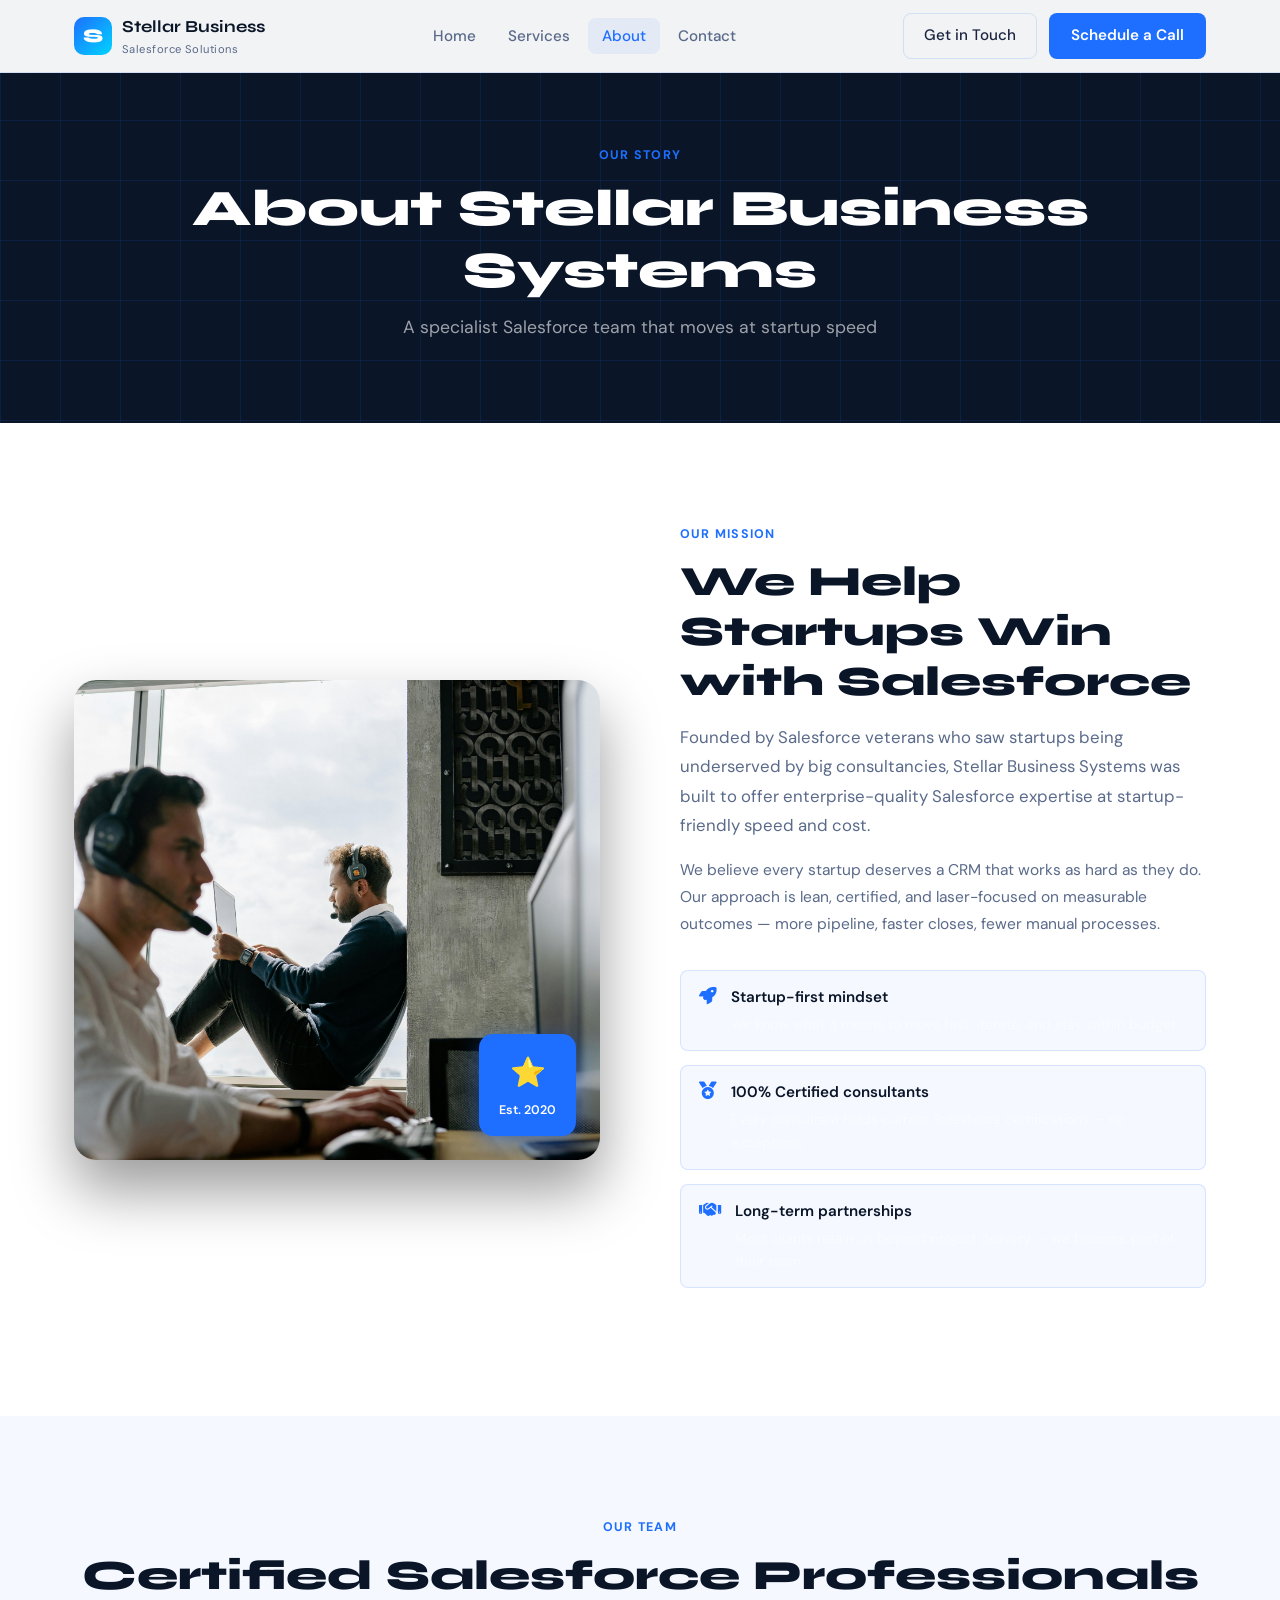
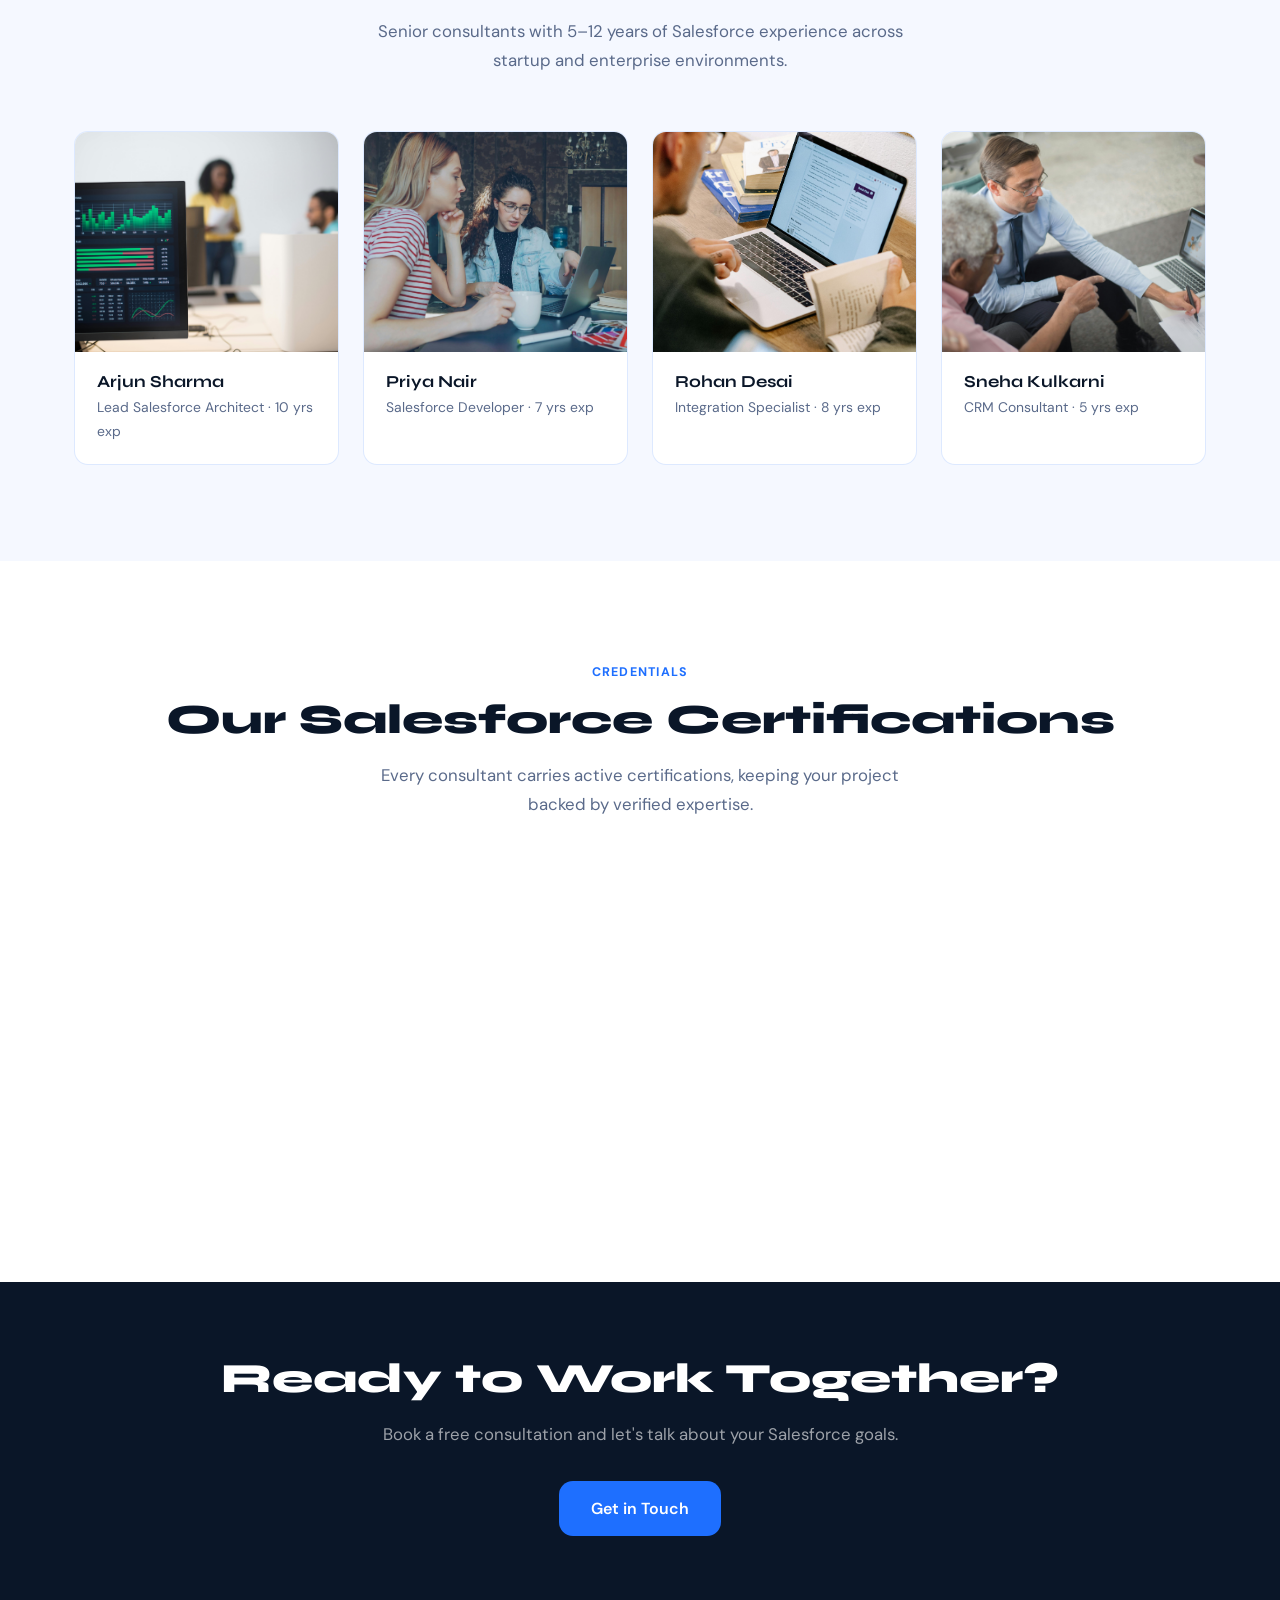
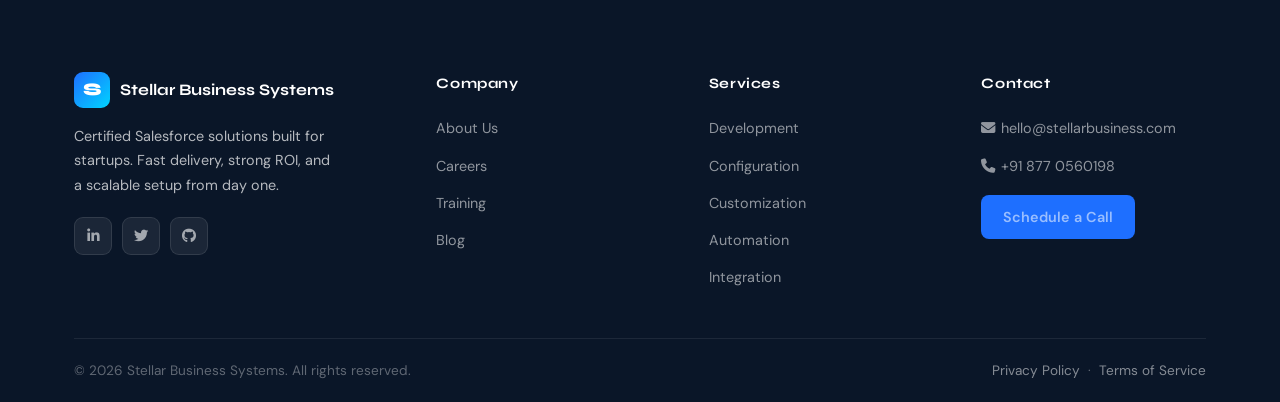
==== about.html @ 2f6da9b9 "Add files via upload" ====
<!DOCTYPE html>
<html lang="en">
<head>
  <meta charset="UTF-8">
  <meta name="viewport" content="width=device-width, initial-scale=1.0">
  <meta name="description" content="About Stellar Business Systems — Salesforce-certified consultants helping startups scale efficiently.">
  <title>About Us — Stellar Business Systems</title>
  <link rel="stylesheet" href="css/style.css">
  <link rel="stylesheet" href="https://cdnjs.cloudflare.com/ajax/libs/font-awesome/6.4.0/css/all.min.css">
  <link rel="icon" href="data:image/svg+xml,<svg xmlns='http://www.w3.org/2000/svg' viewBox='0 0 100 100'><rect width='100' height='100' rx='20' fill='%231E6FFF'/><text y='0.9em' font-size='60' x='18' fill='white' font-weight='bold'>S</text></svg>">
</head>
<body>
  <script src="js/navigation.js"></script>

  <!-- Page Hero -->
  <section class="page-hero">
    <div class="hero-bg-grid"></div>
    <span class="section-label" style="position:relative;">Our Story</span>
    <h1>About Stellar Business Systems</h1>
    <p>A specialist Salesforce team that moves at startup speed</p>
  </section>

  <!-- Mission -->
  <section style="background:var(--white);">
    <div class="container">
      <div class="about-grid">
        <div class="about-img-wrap">
          <img src="images/pexels-yankrukov-8866723.jpg" alt="Team collaboration" loading="lazy">
          <div class="about-cert-badge">
            <div class="cert-icon">⭐</div>
            <div class="cert-text">Est. 2020</div>
          </div>
        </div>
        <div>
          <span class="section-label">Our Mission</span>
          <h2 class="section-title" style="color:var(--navy);">We Help Startups Win with Salesforce</h2>
          <p class="section-sub" style="color:var(--text-muted);">
            Founded by Salesforce veterans who saw startups being underserved by big consultancies, Stellar Business Systems was built to offer enterprise-quality Salesforce expertise at startup-friendly speed and cost.
          </p>
          <p style="font-size:0.97rem;color:var(--text-muted);margin-top:1rem;line-height:1.75;">
            We believe every startup deserves a CRM that works as hard as they do. Our approach is lean, certified, and laser-focused on measurable outcomes — more pipeline, faster closes, fewer manual processes.
          </p>
          <div class="about-points" style="margin-top:2rem;">
            <div class="about-point" style="background:var(--off-white);border-color:var(--border);">
              <i class="fas fa-rocket ap-icon" style="color:var(--blue);"></i>
              <div>
                <div class="ap-title" style="color:var(--navy);">Startup-first mindset</div>
                <div class="ap-desc">We know what it means to move fast, iterate, and stay within budget.</div>
              </div>
            </div>
            <div class="about-point" style="background:var(--off-white);border-color:var(--border);">
              <i class="fas fa-medal ap-icon" style="color:var(--blue);"></i>
              <div>
                <div class="ap-title" style="color:var(--navy);">100% Certified consultants</div>
                <div class="ap-desc">Every consultant holds current Salesforce certifications — no exceptions.</div>
              </div>
            </div>
            <div class="about-point" style="background:var(--off-white);border-color:var(--border);">
              <i class="fas fa-handshake ap-icon" style="color:var(--blue);"></i>
              <div>
                <div class="ap-title" style="color:var(--navy);">Long-term partnerships</div>
                <div class="ap-desc">Most clients retain us beyond project delivery — we become part of their team.</div>
              </div>
            </div>
          </div>
        </div>
      </div>
    </div>
  </section>

  <!-- Team -->
  <section style="background:var(--off-white);">
    <div class="container">
      <div class="section-header centered">
        <span class="section-label">Our Team</span>
        <h2 class="section-title">Certified Salesforce Professionals</h2>
        <p class="section-sub">Senior consultants with 5–12 years of Salesforce experience across startup and enterprise environments.</p>
      </div>
      <div class="team-grid">
        <div class="team-card">
          <div class="team-card-img">
            <img src="images/pexels-kampus-8204311.jpg" alt="Team member" loading="lazy">
          </div>
          <div class="team-card-body">
            <h4>Arjun Sharma</h4>
            <p>Lead Salesforce Architect · 10 yrs exp</p>
          </div>
        </div>
        <div class="team-card">
          <div class="team-card-img">
            <img src="images/pexels-silverkblack-36765612.jpg" alt="Team member" loading="lazy">
          </div>
          <div class="team-card-body">
            <h4>Priya Nair</h4>
            <p>Salesforce Developer · 7 yrs exp</p>
          </div>
        </div>
        <div class="team-card">
          <div class="team-card-img">
            <img src="images/pexels-ivan-s-5676664.jpg" alt="Team member" loading="lazy">
          </div>
          <div class="team-card-body">
            <h4>Rohan Desai</h4>
            <p>Integration Specialist · 8 yrs exp</p>
          </div>
        </div>
        <div class="team-card">
          <div class="team-card-img">
            <img src="images/pexels-kampus-8441821.jpg" alt="Team member" loading="lazy">
          </div>
          <div class="team-card-body">
            <h4>Sneha Kulkarni</h4>
            <p>CRM Consultant · 5 yrs exp</p>
          </div>
        </div>
      </div>
    </div>
  </section>

  <!-- Certifications -->
  <section style="background:var(--white);">
    <div class="container">
      <div class="section-header centered">
        <span class="section-label">Credentials</span>
        <h2 class="section-title">Our Salesforce Certifications</h2>
        <p class="section-sub">Every consultant carries active certifications, keeping your project backed by verified expertise.</p>
      </div>
      <div class="cert-grid">
        <div class="cert-item">
          <i class="fas fa-certificate"></i>
          <h5>Salesforce Administrator</h5>
          <p>Core platform expertise</p>
        </div>
        <div class="cert-item">
          <i class="fas fa-laptop-code"></i>
          <h5>Platform Developer I & II</h5>
          <p>Custom Apex & LWC</p>
        </div>
        <div class="cert-item">
          <i class="fas fa-project-diagram"></i>
          <h5>Sales Cloud Consultant</h5>
          <p>Revenue & pipeline ops</p>
        </div>
        <div class="cert-item">
          <i class="fas fa-headset"></i>
          <h5>Service Cloud Consultant</h5>
          <p>Support & case management</p>
        </div>
        <div class="cert-item">
          <i class="fas fa-cogs"></i>
          <h5>Integration Architect</h5>
          <p>API & middleware design</p>
        </div>
        <div class="cert-item">
          <i class="fas fa-chart-bar"></i>
          <h5>Platform App Builder</h5>
          <p>No-code configuration</p>
        </div>
      </div>
    </div>
  </section>

  <!-- CTA -->
  <section style="background:var(--navy);padding:72px 0;">
    <div class="container" style="text-align:center;">
      <h2 style="font-family:'Syne',sans-serif;font-size:clamp(1.8rem,4vw,2.6rem);font-weight:800;color:white;margin-bottom:1rem;">Ready to Work Together?</h2>
      <p style="font-size:1.05rem;color:rgba(255,255,255,0.6);margin-bottom:2rem;">Book a free consultation and let's talk about your Salesforce goals.</p>
      <a href="contact.html" class="btn-primary btn-large">Get in Touch</a>
    </div>
  </section>

  <script src="js/footer.js"></script>
  <script src="js/script.js"></script>
</body>
</html>
---- css/style.css ----
/* ============================================================
   Stellar Business Systems — Complete Redesign
   Theme: Deep Navy + Electric Blue + White
   Font: DM Sans (body) + Syne (headings)
   ============================================================ */

@import url('https://fonts.googleapis.com/css2?family=Syne:wght@600;700;800&family=DM+Sans:wght@300;400;500;600&display=swap');

/* ---- Reset ---- */
*, *::before, *::after { margin: 0; padding: 0; box-sizing: border-box; }

/* ---- Design Tokens ---- */
:root {
  --navy:       #0A1628;
  --navy-mid:   #112040;
  --blue:       #1E6FFF;
  --blue-light: #4D8FFF;
  --blue-glow:  rgba(30,111,255,0.18);
  --cyan:       #00D4FF;
  --white:      #ffffff;
  --off-white:  #F5F8FF;
  --text:       #1A2540;
  --text-muted: #5A6A8A;
  --border:     rgba(30,111,255,0.15);
  --card-bg:    #ffffff;
  --shadow-sm:  0 2px 12px rgba(10,22,40,0.07);
  --shadow-md:  0 8px 32px rgba(10,22,40,0.12);
  --shadow-lg:  0 20px 60px rgba(10,22,40,0.18);
  --radius-sm:  8px;
  --radius-md:  14px;
  --radius-lg:  22px;
  --transition: all 0.3s cubic-bezier(0.4,0,0.2,1);
}

html { scroll-behavior: smooth; }

body {
  font-family: 'DM Sans', sans-serif;
  font-size: 16px;
  line-height: 1.7;
  color: var(--text);
  background: var(--white);
  overflow-x: hidden;
}

.container { max-width: 1180px; margin: 0 auto; padding: 0 24px; }

/* ---- Typography ---- */
h1,h2,h3,h4 { font-family: 'Syne', sans-serif; line-height: 1.2; }

/* ---- Pill Badge ---- */
.pill {
  display: inline-block;
  padding: 5px 16px;
  border-radius: 50px;
  font-size: 0.78rem;
  font-weight: 600;
  letter-spacing: 0.08em;
  text-transform: uppercase;
  background: rgba(30,111,255,0.1);
  color: var(--blue);
  border: 1px solid rgba(30,111,255,0.2);
  margin-bottom: 1rem;
}

/* ============================================================
   NAVIGATION
   ============================================================ */
.navbar {
  position: fixed;
  top: 0;
  width: 100%;
  background: rgba(255,255,255,0.95);
  backdrop-filter: blur(16px);
  -webkit-backdrop-filter: blur(16px);
  border-bottom: 1px solid var(--border);
  z-index: 1000;
  transition: var(--transition);
}
.navbar.scrolled {
  box-shadow: var(--shadow-md);
  background: rgba(255,255,255,0.98);
}
.nav-container {
  max-width: 1180px;
  margin: 0 auto;
  padding: 0 24px;
  height: 72px;
  display: flex;
  align-items: center;
  justify-content: space-between;
  gap: 2rem;
}
.nav-logo {
  display: flex;
  align-items: center;
  gap: 10px;
  text-decoration: none;
  flex-shrink: 0;
}
.nav-logo .logo-mark {
  width: 38px;
  height: 38px;
  background: linear-gradient(135deg, var(--blue), var(--cyan));
  border-radius: 10px;
  display: flex;
  align-items: center;
  justify-content: center;
  font-size: 1.2rem;
  color: white;
  font-weight: 800;
  font-family: 'Syne', sans-serif;
}
.nav-logo .logo-text {
  font-family: 'Syne', sans-serif;
  font-weight: 700;
  font-size: 1.05rem;
  color: var(--navy);
  line-height: 1.2;
}
.nav-logo .logo-sub {
  display: block;
  font-family: 'DM Sans', sans-serif;
  font-size: 0.7rem;
  font-weight: 400;
  color: var(--text-muted);
  letter-spacing: 0.04em;
}
.nav-menu {
  display: flex;
  list-style: none;
  gap: 0.25rem;
  align-items: center;
}
.nav-link {
  text-decoration: none;
  color: var(--text-muted);
  font-weight: 500;
  font-size: 0.95rem;
  padding: 8px 14px;
  border-radius: var(--radius-sm);
  transition: var(--transition);
}
.nav-link:hover, .nav-link.active {
  color: var(--blue);
  background: rgba(30,111,255,0.07);
}
.nav-actions { display: flex; align-items: center; gap: 12px; }
.btn-ghost {
  padding: 9px 20px;
  border-radius: var(--radius-sm);
  border: 1.5px solid var(--border);
  background: transparent;
  color: var(--text);
  font-family: 'DM Sans', sans-serif;
  font-weight: 500;
  font-size: 0.95rem;
  text-decoration: none;
  cursor: pointer;
  transition: var(--transition);
}
.btn-ghost:hover { border-color: var(--blue); color: var(--blue); }
.btn-primary {
  padding: 10px 22px;
  border-radius: var(--radius-sm);
  background: var(--blue);
  color: var(--white);
  font-family: 'DM Sans', sans-serif;
  font-weight: 600;
  font-size: 0.95rem;
  text-decoration: none;
  border: none;
  cursor: pointer;
  transition: var(--transition);
  display: inline-block;
}
.btn-primary:hover {
  background: var(--blue-light);
  transform: translateY(-1px);
  box-shadow: 0 6px 20px rgba(30,111,255,0.35);
}
.btn-primary.btn-large { padding: 14px 32px; font-size: 1rem; border-radius: var(--radius-md); }
.btn-outline {
  padding: 13px 28px;
  border-radius: var(--radius-md);
  border: 2px solid rgba(255,255,255,0.4);
  background: transparent;
  color: var(--white);
  font-family: 'DM Sans', sans-serif;
  font-weight: 600;
  font-size: 1rem;
  text-decoration: none;
  cursor: pointer;
  transition: var(--transition);
  display: inline-block;
}
.btn-outline:hover { background: rgba(255,255,255,0.1); border-color: white; }

/* Hamburger */
.hamburger { display: none; flex-direction: column; cursor: pointer; gap: 5px; padding: 4px; }
.hamburger span { width: 24px; height: 2px; background: var(--text); border-radius: 2px; transition: var(--transition); }
.hamburger.active span:nth-child(1) { transform: rotate(45deg) translate(5px, 5px); }
.hamburger.active span:nth-child(2) { opacity: 0; }
.hamburger.active span:nth-child(3) { transform: rotate(-45deg) translate(5px, -5px); }

/* ============================================================
   HERO
   ============================================================ */
.hero {
  min-height: 100vh;
  background: var(--navy);
  position: relative;
  overflow: hidden;
  display: flex;
  align-items: center;
  padding-top: 72px;
}
.hero-bg-grid {
  position: absolute;
  inset: 0;
  background-image:
    linear-gradient(rgba(30,111,255,0.06) 1px, transparent 1px),
    linear-gradient(90deg, rgba(30,111,255,0.06) 1px, transparent 1px);
  background-size: 60px 60px;
}
.hero-orb1, .hero-orb2 {
  position: absolute;
  border-radius: 50%;
  filter: blur(80px);
  pointer-events: none;
}
.hero-orb1 { width: 600px; height: 600px; background: rgba(30,111,255,0.2); top: -200px; right: -100px; }
.hero-orb2 { width: 400px; height: 400px; background: rgba(0,212,255,0.1); bottom: -100px; left: -80px; }

.hero-container {
  max-width: 1180px;
  margin: 0 auto;
  padding: 80px 24px;
  display: grid;
  grid-template-columns: 1fr 1fr;
  gap: 5rem;
  align-items: center;
  position: relative;
  z-index: 2;
}
.hero-eyebrow {
  display: inline-flex;
  align-items: center;
  gap: 8px;
  background: rgba(30,111,255,0.15);
  border: 1px solid rgba(30,111,255,0.3);
  border-radius: 50px;
  padding: 6px 16px 6px 10px;
  margin-bottom: 1.5rem;
}
.hero-eyebrow .dot { width: 8px; height: 8px; background: var(--cyan); border-radius: 50%; animation: pulse 2s infinite; }
.hero-eyebrow span { font-size: 0.82rem; font-weight: 600; color: var(--cyan); letter-spacing: 0.05em; }
@keyframes pulse { 0%,100% { opacity: 1; } 50% { opacity: 0.4; } }

.hero-title {
  font-family: 'Syne', sans-serif;
  font-size: clamp(2.4rem, 5vw, 3.6rem);
  font-weight: 800;
  color: var(--white);
  line-height: 1.1;
  margin-bottom: 1.4rem;
}
.hero-title .highlight {
  background: linear-gradient(90deg, var(--blue-light), var(--cyan));
  -webkit-background-clip: text;
  -webkit-text-fill-color: transparent;
  background-clip: text;
}
.hero-desc {
  font-size: 1.1rem;
  color: rgba(255,255,255,0.65);
  margin-bottom: 2.2rem;
  line-height: 1.75;
  max-width: 480px;
}
.hero-buttons { display: flex; gap: 14px; flex-wrap: wrap; margin-bottom: 2.5rem; }
.hero-trust {
  display: flex;
  align-items: center;
  gap: 10px;
  font-size: 0.85rem;
  color: rgba(255,255,255,0.45);
}
.hero-trust .stars { color: #FFB800; letter-spacing: 2px; font-size: 0.9rem; }

.hero-visual { position: relative; }
.hero-img-wrap {
  border-radius: var(--radius-lg);
  overflow: hidden;
  position: relative;
  border: 1px solid rgba(255,255,255,0.1);
  box-shadow: 0 40px 80px rgba(0,0,0,0.4);
}
.hero-img-wrap img {
  width: 100%;
  height: 440px;
  object-fit: cover;
  display: block;
  loading: lazy;
}
.hero-img-wrap::after {
  content: '';
  position: absolute;
  inset: 0;
  background: linear-gradient(to bottom, transparent 60%, rgba(10,22,40,0.5));
}
.hero-badge {
  position: absolute;
  bottom: -20px;
  left: -20px;
  background: var(--white);
  border-radius: var(--radius-md);
  padding: 14px 18px;
  box-shadow: var(--shadow-lg);
  display: flex;
  align-items: center;
  gap: 10px;
  z-index: 3;
}
.hero-badge .badge-icon { font-size: 1.5rem; }
.hero-badge .badge-num { font-family: 'Syne', sans-serif; font-weight: 800; font-size: 1.3rem; color: var(--navy); line-height: 1; }
.hero-badge .badge-label { font-size: 0.75rem; color: var(--text-muted); }
.hero-badge2 {
  position: absolute;
  top: 20px;
  right: -20px;
  background: var(--blue);
  border-radius: var(--radius-md);
  padding: 12px 16px;
  box-shadow: 0 8px 24px rgba(30,111,255,0.4);
  color: white;
  z-index: 3;
  text-align: center;
}
.hero-badge2 .b2-num { font-family: 'Syne', sans-serif; font-weight: 800; font-size: 1.4rem; }
.hero-badge2 .b2-label { font-size: 0.72rem; opacity: 0.85; }

/* ============================================================
   METRICS STRIP
   ============================================================ */
.metrics-strip {
  background: var(--white);
  border-bottom: 1px solid #EEF2FF;
  padding: 0;
}
.metrics-inner {
  max-width: 1180px;
  margin: 0 auto;
  padding: 0 24px;
  display: grid;
  grid-template-columns: repeat(4, 1fr);
}
.metric-item {
  padding: 36px 24px;
  text-align: center;
  border-right: 1px solid #EEF2FF;
  transition: var(--transition);
}
.metric-item:last-child { border-right: none; }
.metric-item:hover { background: var(--off-white); }
.metric-num {
  font-family: 'Syne', sans-serif;
  font-size: 2.4rem;
  font-weight: 800;
  color: var(--blue);
  line-height: 1;
  margin-bottom: 6px;
}
.metric-label { font-size: 0.9rem; color: var(--text-muted); font-weight: 500; }

/* ============================================================
   SECTION SHARED
   ============================================================ */
section { padding: 96px 0; }
.section-label {
  display: inline-block;
  font-size: 0.78rem;
  font-weight: 700;
  letter-spacing: 0.1em;
  text-transform: uppercase;
  color: var(--blue);
  margin-bottom: 12px;
}
.section-title {
  font-family: 'Syne', sans-serif;
  font-size: clamp(1.8rem, 3.5vw, 2.6rem);
  font-weight: 800;
  color: var(--navy);
  margin-bottom: 1rem;
}
.section-sub {
  font-size: 1.05rem;
  color: var(--text-muted);
  max-width: 540px;
  line-height: 1.75;
}
.section-header { margin-bottom: 56px; }
.section-header.centered { text-align: center; }
.section-header.centered .section-sub { margin: 0 auto; }

/* ============================================================
   SERVICES
   ============================================================ */
.services-section { background: var(--off-white); }
.services-grid {
  display: grid;
  grid-template-columns: repeat(auto-fit, minmax(220px, 1fr));
  gap: 20px;
}
.service-card {
  background: var(--white);
  border-radius: var(--radius-md);
  padding: 28px 24px;
  border: 1px solid var(--border);
  transition: var(--transition);
  position: relative;
  overflow: hidden;
}
.service-card::before {
  content: '';
  position: absolute;
  top: 0; left: 0; right: 0;
  height: 3px;
  background: linear-gradient(90deg, var(--blue), var(--cyan));
  transform: scaleX(0);
  transform-origin: left;
  transition: var(--transition);
}
.service-card:hover { transform: translateY(-6px); box-shadow: var(--shadow-md); border-color: rgba(30,111,255,0.25); }
.service-card:hover::before { transform: scaleX(1); }
.service-icon-wrap {
  width: 52px; height: 52px;
  background: rgba(30,111,255,0.1);
  border-radius: var(--radius-sm);
  display: flex; align-items: center; justify-content: center;
  margin-bottom: 18px;
  transition: var(--transition);
}
.service-icon-wrap i { font-size: 1.4rem; color: var(--blue); transition: var(--transition); }
.service-card:hover .service-icon-wrap { background: var(--blue); }
.service-card:hover .service-icon-wrap i { color: white; }
.service-card h4 { font-family: 'Syne', sans-serif; font-size: 1.05rem; font-weight: 700; color: var(--navy); margin-bottom: 10px; }
.service-card p { font-size: 0.92rem; color: var(--text-muted); line-height: 1.65; }

/* ============================================================
   HOW WE WORK (Process)
   ============================================================ */
.process-section { background: var(--white); }
.process-grid {
  display: grid;
  grid-template-columns: repeat(auto-fit, minmax(220px, 1fr));
  gap: 0;
  position: relative;
}
.process-grid::before {
  content: '';
  position: absolute;
  top: 36px; left: 10%; right: 10%; height: 2px;
  background: linear-gradient(90deg, var(--blue), var(--cyan));
  z-index: 0;
}
.process-step {
  text-align: center;
  padding: 0 20px;
  position: relative;
  z-index: 1;
}
.step-num {
  width: 72px; height: 72px;
  background: var(--navy);
  border-radius: 50%;
  display: flex; align-items: center; justify-content: center;
  margin: 0 auto 20px;
  font-family: 'Syne', sans-serif;
  font-weight: 800;
  font-size: 1.4rem;
  color: white;
  border: 4px solid var(--white);
  box-shadow: 0 0 0 2px var(--blue);
  transition: var(--transition);
}
.process-step:hover .step-num { background: var(--blue); transform: scale(1.1); }
.process-step h4 { font-family: 'Syne', sans-serif; font-size: 1rem; font-weight: 700; color: var(--navy); margin-bottom: 8px; }
.process-step p { font-size: 0.88rem; color: var(--text-muted); line-height: 1.6; }

/* ============================================================
   ABOUT
   ============================================================ */
.about-section { background: var(--navy); }
.about-grid {
  display: grid;
  grid-template-columns: 1fr 1fr;
  gap: 5rem;
  align-items: center;
}
.about-img-wrap {
  position: relative;
  border-radius: var(--radius-lg);
  overflow: hidden;
  box-shadow: 0 30px 60px rgba(0,0,0,0.4);
}
.about-img-wrap img { width: 100%; height: 480px; object-fit: cover; display: block; loading: lazy; }
.about-cert-badge {
  position: absolute;
  bottom: 24px; right: 24px;
  background: var(--blue);
  color: white;
  border-radius: var(--radius-md);
  padding: 14px 20px;
  text-align: center;
  box-shadow: 0 8px 24px rgba(30,111,255,0.5);
}
.about-cert-badge .cert-icon { font-size: 1.8rem; margin-bottom: 4px; }
.about-cert-badge .cert-text { font-size: 0.78rem; font-weight: 600; }
.about-text .section-title { color: var(--white); }
.about-text .section-sub { color: rgba(255,255,255,0.6); max-width: 100%; }
.about-points { margin: 2rem 0; display: flex; flex-direction: column; gap: 14px; }
.about-point {
  display: flex;
  align-items: flex-start;
  gap: 14px;
  background: rgba(255,255,255,0.05);
  border: 1px solid rgba(255,255,255,0.08);
  border-radius: var(--radius-sm);
  padding: 14px 18px;
  transition: var(--transition);
}
.about-point:hover { background: rgba(30,111,255,0.1); border-color: rgba(30,111,255,0.3); }
.about-point .ap-icon { color: var(--cyan); font-size: 1.1rem; margin-top: 2px; flex-shrink: 0; }
.about-point .ap-title { font-weight: 600; color: white; font-size: 0.95rem; margin-bottom: 2px; }
.about-point .ap-desc { font-size: 0.86rem; color: rgba(255,255,255,0.5); }

/* ============================================================
   TESTIMONIALS
   ============================================================ */
.testimonials-section { background: var(--off-white); }
.testimonials-grid {
  display: grid;
  grid-template-columns: repeat(auto-fit, minmax(300px, 1fr));
  gap: 24px;
}
.testimonial-card {
  background: var(--white);
  border-radius: var(--radius-md);
  padding: 32px 28px;
  border: 1px solid var(--border);
  transition: var(--transition);
  position: relative;
}
.testimonial-card:hover { transform: translateY(-4px); box-shadow: var(--shadow-md); }
.t-quote { font-size: 2.5rem; color: var(--blue); line-height: 1; margin-bottom: 12px; font-family: serif; }
.t-text { font-size: 0.97rem; color: var(--text-muted); line-height: 1.75; margin-bottom: 20px; font-style: italic; }
.t-author { display: flex; align-items: center; gap: 12px; }
.t-avatar {
  width: 44px; height: 44px;
  border-radius: 50%;
  background: linear-gradient(135deg, var(--blue), var(--cyan));
  display: flex; align-items: center; justify-content: center;
  font-family: 'Syne', sans-serif; font-weight: 700; font-size: 1rem; color: white;
  flex-shrink: 0;
}
.t-name { font-weight: 700; font-size: 0.95rem; color: var(--navy); }
.t-role { font-size: 0.82rem; color: var(--text-muted); }
.t-stars { color: #FFB800; font-size: 0.85rem; margin-bottom: 4px; }

/* ============================================================
   CONTACT
   ============================================================ */
.contact-section { background: var(--white); }
.contact-grid {
  display: grid;
  grid-template-columns: 1fr 1.6fr;
  gap: 5rem;
  align-items: start;
}
.contact-info-side {}
.contact-info-side .section-title { margin-bottom: 0.75rem; }
.contact-info-side .section-sub { margin-bottom: 2rem; }
.contact-items { display: flex; flex-direction: column; gap: 16px; margin-bottom: 2rem; }
.contact-item {
  display: flex;
  align-items: flex-start;
  gap: 14px;
  padding: 16px 18px;
  background: var(--off-white);
  border-radius: var(--radius-sm);
  border: 1px solid var(--border);
}
.ci-icon {
  width: 40px; height: 40px;
  background: rgba(30,111,255,0.1);
  border-radius: 8px;
  display: flex; align-items: center; justify-content: center;
  color: var(--blue);
  font-size: 1rem;
  flex-shrink: 0;
}
.ci-label { font-size: 0.8rem; color: var(--text-muted); font-weight: 600; text-transform: uppercase; letter-spacing: 0.05em; }
.ci-value { font-size: 0.95rem; color: var(--navy); font-weight: 500; margin-top: 2px; }

.contact-form-side {
  background: var(--off-white);
  border-radius: var(--radius-lg);
  padding: 40px 36px;
  border: 1px solid var(--border);
}
.contact-form-side h3 {
  font-family: 'Syne', sans-serif;
  font-size: 1.4rem;
  font-weight: 700;
  color: var(--navy);
  margin-bottom: 6px;
}
.contact-form-side .form-sub { font-size: 0.9rem; color: var(--text-muted); margin-bottom: 24px; }
.form-row { display: grid; grid-template-columns: 1fr 1fr; gap: 14px; }
.form-group { margin-bottom: 16px; }
.form-group label { display: block; font-size: 0.85rem; font-weight: 600; color: var(--text); margin-bottom: 7px; }
.form-group input,
.form-group select,
.form-group textarea {
  width: 100%;
  padding: 11px 14px;
  border: 1.5px solid #D8E2F0;
  border-radius: var(--radius-sm);
  font-size: 0.95rem;
  font-family: 'DM Sans', sans-serif;
  color: var(--text);
  background: var(--white);
  transition: var(--transition);
  outline: none;
}
.form-group input:focus,
.form-group select:focus,
.form-group textarea:focus { border-color: var(--blue); box-shadow: 0 0 0 3px rgba(30,111,255,0.1); }
.form-group textarea { resize: vertical; min-height: 110px; }
.form-note { font-size: 0.8rem; color: var(--text-muted); margin-top: 12px; }

/* ============================================================
   FOOTER
   ============================================================ */
.footer {
  background: var(--navy);
  color: rgba(255,255,255,0.7);
  padding: 64px 0 0;
}
.footer-top {
  display: grid;
  grid-template-columns: 1.4fr 1fr 1fr 1fr;
  gap: 3rem;
  padding-bottom: 48px;
  border-bottom: 1px solid rgba(255,255,255,0.08);
}
.footer-brand .footer-logo {
  display: flex; align-items: center; gap: 10px;
  text-decoration: none; margin-bottom: 16px;
}
.footer-brand .logo-mark {
  width: 36px; height: 36px;
  background: linear-gradient(135deg, var(--blue), var(--cyan));
  border-radius: 9px;
  display: flex; align-items: center; justify-content: center;
  font-family: 'Syne', sans-serif; font-weight: 800; font-size: 1.1rem; color: white;
}
.footer-brand .logo-name { font-family: 'Syne', sans-serif; font-weight: 700; font-size: 1rem; color: white; }
.footer-brand p { font-size: 0.9rem; line-height: 1.7; margin-bottom: 20px; max-width: 260px; }
.social-row { display: flex; gap: 10px; }
.social-btn {
  width: 38px; height: 38px;
  border-radius: 9px;
  background: rgba(255,255,255,0.07);
  border: 1px solid rgba(255,255,255,0.1);
  display: flex; align-items: center; justify-content: center;
  color: rgba(255,255,255,0.6);
  text-decoration: none;
  font-size: 0.9rem;
  transition: var(--transition);
}
.social-btn:hover { background: var(--blue); border-color: var(--blue); color: white; }
.footer-col h5 {
  font-family: 'Syne', sans-serif;
  font-weight: 700;
  font-size: 0.9rem;
  color: white;
  letter-spacing: 0.04em;
  margin-bottom: 18px;
}
.footer-col ul { list-style: none; display: flex; flex-direction: column; gap: 10px; }
.footer-col ul li a {
  color: rgba(255,255,255,0.55);
  text-decoration: none;
  font-size: 0.9rem;
  transition: var(--transition);
}
.footer-col ul li a:hover { color: var(--cyan); }
.footer-bottom {
  padding: 20px 0;
  display: flex;
  justify-content: space-between;
  align-items: center;
  font-size: 0.85rem;
  color: rgba(255,255,255,0.35);
  flex-wrap: wrap;
  gap: 8px;
}
.footer-bottom a { color: rgba(255,255,255,0.5); text-decoration: none; }
.footer-bottom a:hover { color: var(--cyan); }

/* ============================================================
   TOAST
   ============================================================ */
.toast {
  position: fixed;
  top: 90px; right: 20px;
  background: #16A34A;
  color: white;
  padding: 14px 20px;
  border-radius: var(--radius-md);
  box-shadow: var(--shadow-lg);
  display: none;
  align-items: center;
  gap: 10px;
  z-index: 99999;
  font-weight: 500;
  font-size: 0.95rem;
}
.toast.show { display: flex; animation: slideInRight 0.3s ease; }
@keyframes slideInRight { from { transform: translateX(120%); opacity: 0; } to { transform: translateX(0); opacity: 1; } }
@keyframes fadeInUp { from { opacity: 0; transform: translateY(24px); } to { opacity: 1; transform: translateY(0); } }

/* ============================================================
   PAGE HEROES (inner pages)
   ============================================================ */
.page-hero {
  background: var(--navy);
  padding: 140px 24px 80px;
  text-align: center;
  position: relative;
  overflow: hidden;
}
.page-hero::before {
  content: '';
  position: absolute;
  inset: 0;
  background-image:
    linear-gradient(rgba(30,111,255,0.06) 1px, transparent 1px),
    linear-gradient(90deg, rgba(30,111,255,0.06) 1px, transparent 1px);
  background-size: 60px 60px;
}
.page-hero h1 { font-family: 'Syne', sans-serif; font-size: clamp(2rem, 5vw, 3.2rem); font-weight: 800; color: white; position: relative; }
.page-hero p { font-size: 1.1rem; color: rgba(255,255,255,0.6); margin-top: 12px; position: relative; }

/* ============================================================
   ABOUT PAGE SPECIFIC
   ============================================================ */
.team-grid {
  display: grid;
  grid-template-columns: repeat(auto-fit, minmax(240px, 1fr));
  gap: 24px;
  margin-top: 48px;
}
.team-card {
  background: var(--white);
  border-radius: var(--radius-md);
  border: 1px solid var(--border);
  overflow: hidden;
  transition: var(--transition);
}
.team-card:hover { transform: translateY(-5px); box-shadow: var(--shadow-md); }
.team-card-img { height: 220px; background: linear-gradient(135deg, var(--navy), var(--blue)); position: relative; overflow: hidden; }
.team-card-img img { width: 100%; height: 100%; object-fit: cover; }
.team-card-body { padding: 20px 22px; }
.team-card-body h4 { font-family: 'Syne', sans-serif; font-weight: 700; font-size: 1.05rem; color: var(--navy); }
.team-card-body p { font-size: 0.87rem; color: var(--text-muted); margin-top: 4px; }
.cert-grid {
  display: grid;
  grid-template-columns: repeat(auto-fit, minmax(200px, 1fr));
  gap: 16px;
  margin-top: 40px;
}
.cert-item {
  background: var(--white);
  border-radius: var(--radius-sm);
  padding: 20px;
  text-align: center;
  border: 1px solid var(--border);
  transition: var(--transition);
}
.cert-item:hover { border-color: var(--blue); box-shadow: 0 4px 16px rgba(30,111,255,0.12); }
.cert-item i { font-size: 2rem; color: var(--blue); margin-bottom: 10px; }
.cert-item h5 { font-family: 'Syne', sans-serif; font-size: 0.92rem; font-weight: 700; color: var(--navy); }
.cert-item p { font-size: 0.8rem; color: var(--text-muted); margin-top: 4px; }

/* ============================================================
   SERVICES PAGE
   ============================================================ */
.services-page-grid {
  display: grid;
  grid-template-columns: repeat(auto-fit, minmax(280px, 1fr));
  gap: 28px;
}
.service-page-card {
  background: var(--white);
  border-radius: var(--radius-md);
  border: 1px solid var(--border);
  overflow: hidden;
  transition: var(--transition);
}
.service-page-card:hover { transform: translateY(-6px); box-shadow: var(--shadow-md); }
.spc-img { height: 200px; overflow: hidden; }
.spc-img img { width: 100%; height: 100%; object-fit: cover; transition: transform 0.5s ease; }
.service-page-card:hover .spc-img img { transform: scale(1.05); }
.spc-body { padding: 24px; }
.spc-icon { width: 48px; height: 48px; background: rgba(30,111,255,0.1); border-radius: 10px; display: flex; align-items: center; justify-content: center; margin-bottom: 14px; }
.spc-icon i { font-size: 1.3rem; color: var(--blue); }
.spc-body h4 { font-family: 'Syne', sans-serif; font-weight: 700; font-size: 1.1rem; color: var(--navy); margin-bottom: 8px; }
.spc-body p { font-size: 0.92rem; color: var(--text-muted); line-height: 1.65; }

/* ============================================================
   RESPONSIVE
   ============================================================ */
@media (max-width: 1024px) {
  .hero-container { gap: 3rem; }
  .about-grid { gap: 3rem; }
  .contact-grid { gap: 3rem; }
  .footer-top { grid-template-columns: 1fr 1fr; }
}

@media (max-width: 768px) {
  .hamburger { display: flex; }
  .nav-menu {
    position: fixed;
    top: 72px; left: -100%;
    width: 100%;
    background: var(--white);
    flex-direction: column;
    align-items: flex-start;
    padding: 20px 24px;
    gap: 4px;
    box-shadow: var(--shadow-lg);
    transition: var(--transition);
    border-top: 1px solid var(--border);
  }
  .nav-menu.active { left: 0; }
  .nav-link { padding: 10px 0; width: 100%; }
  .nav-actions .btn-ghost { display: none; }

  .hero-container { grid-template-columns: 1fr; gap: 3rem; padding: 60px 24px; }
  .hero-badge, .hero-badge2 { display: none; }

  .metrics-inner { grid-template-columns: repeat(2, 1fr); }
  .metric-item { border-right: none; border-bottom: 1px solid #EEF2FF; }
  .metric-item:nth-child(odd) { border-right: 1px solid #EEF2FF; }
  .metric-item:nth-child(3), .metric-item:nth-child(4) { border-bottom: none; }

  .process-grid::before { display: none; }
  .about-grid { grid-template-columns: 1fr; }
  .contact-grid { grid-template-columns: 1fr; }
  .footer-top { grid-template-columns: 1fr 1fr; }
  .form-row { grid-template-columns: 1fr; }
  section { padding: 64px 0; }
}

@media (max-width: 480px) {
  .metrics-inner { grid-template-columns: repeat(2, 1fr); }
  .footer-top { grid-template-columns: 1fr; }
  .footer-bottom { flex-direction: column; text-align: center; }
  .contact-form-side { padding: 28px 20px; }
}
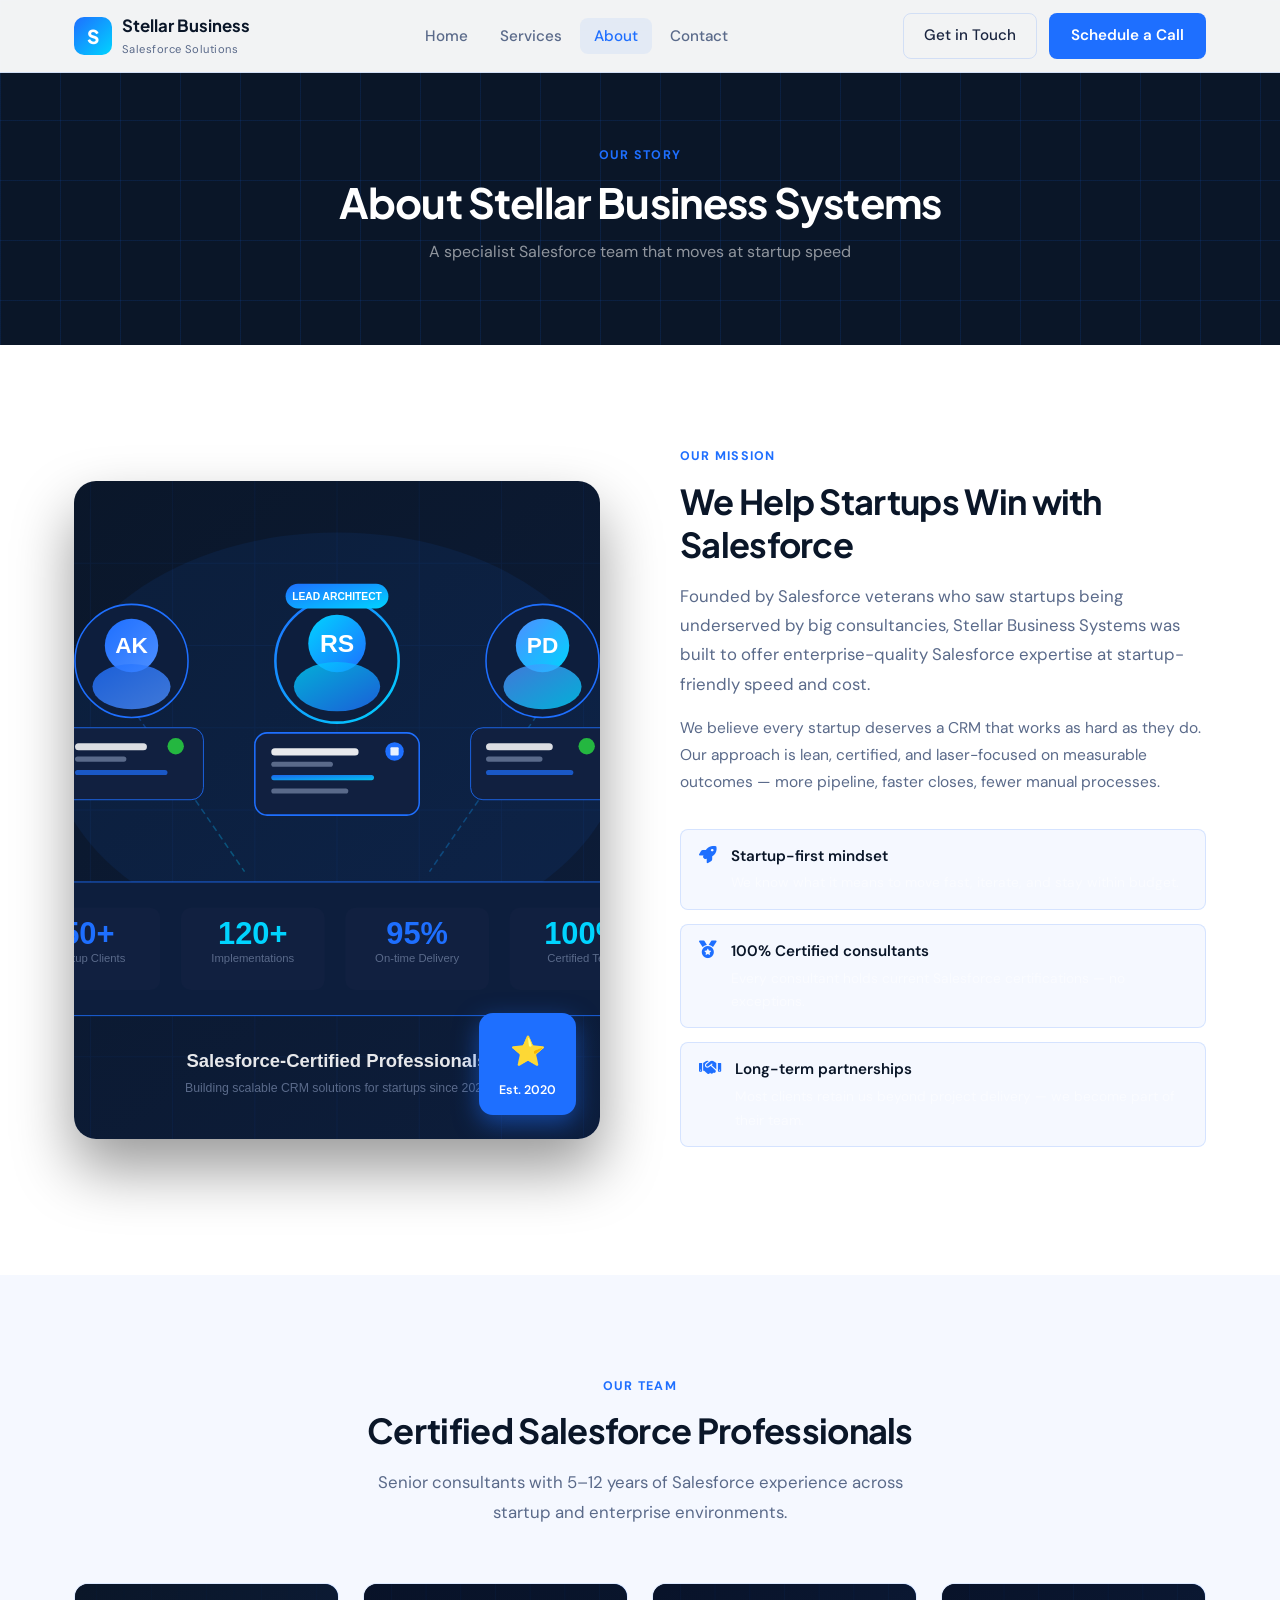
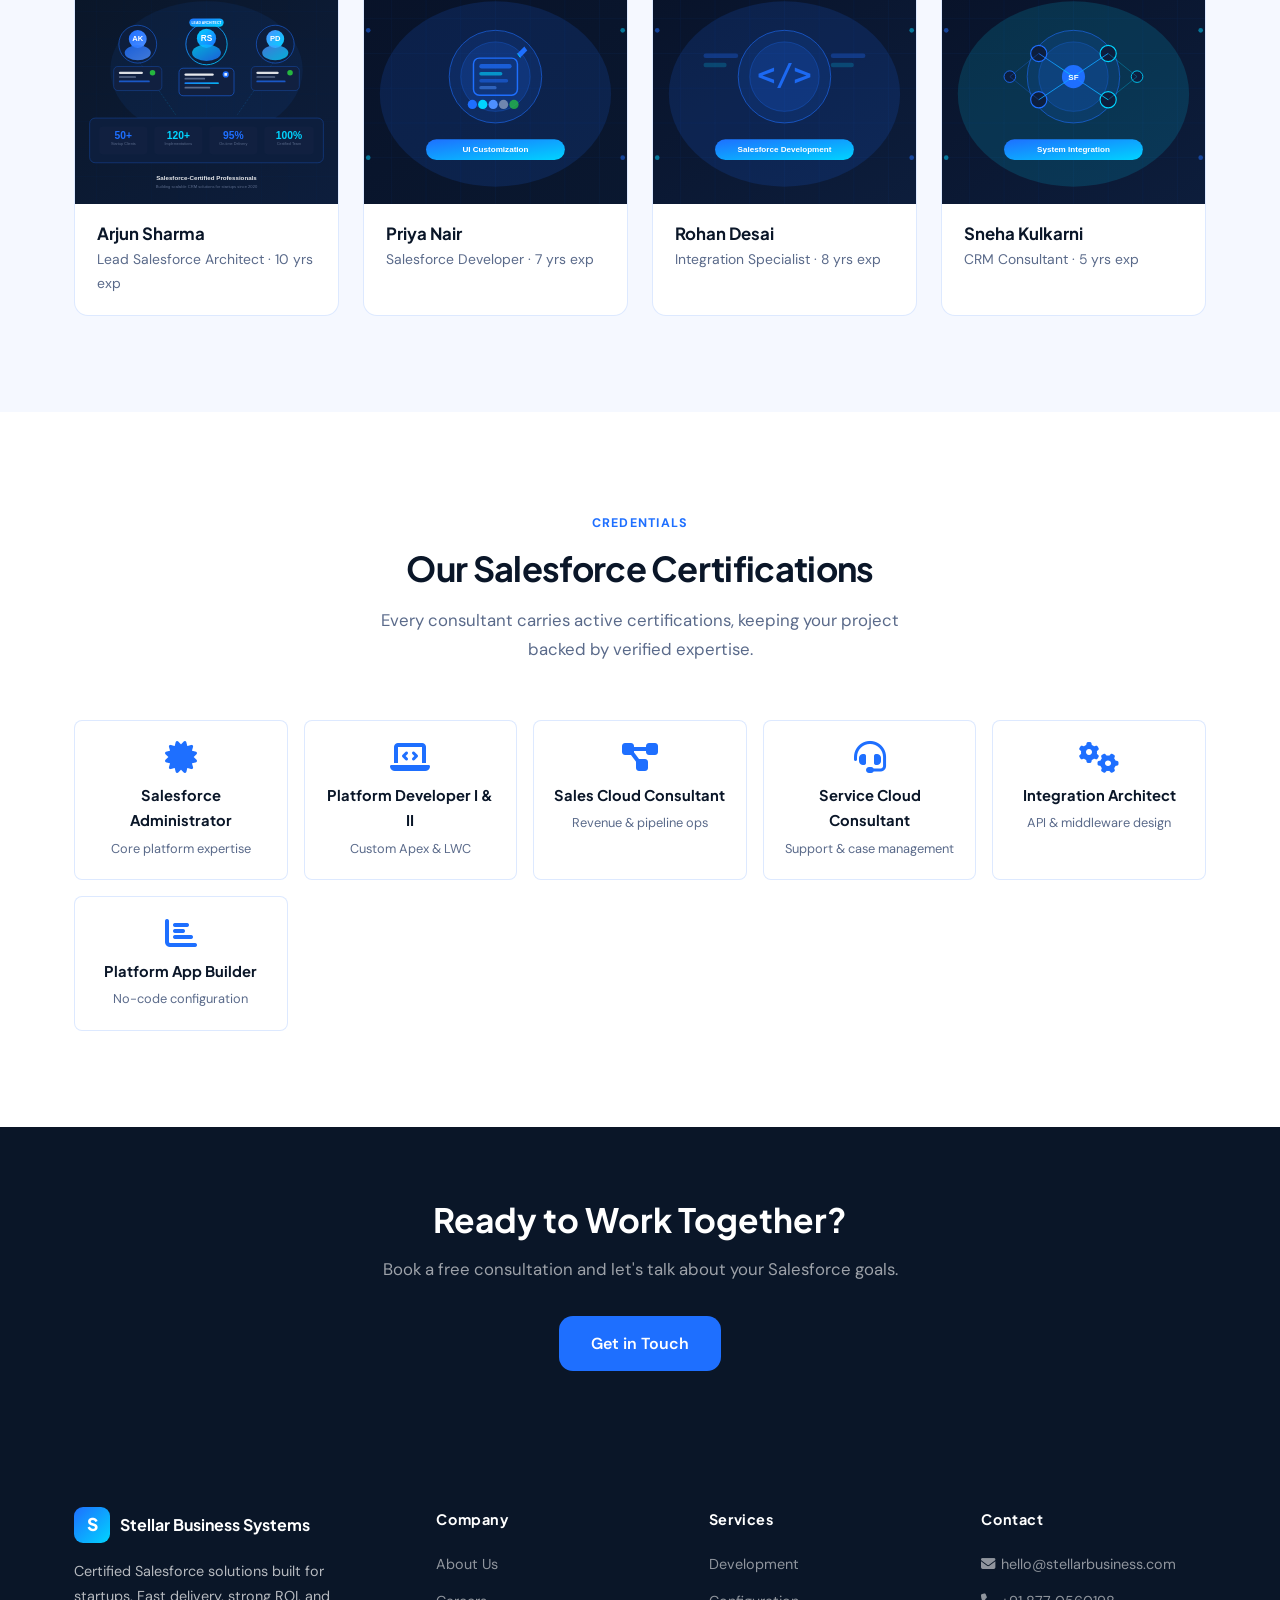
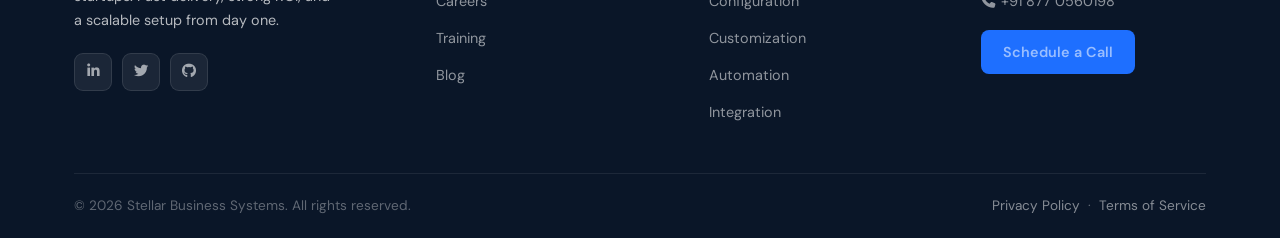
==== commit 0a5c9330: "Add files via upload" ====
--- a/about.html
+++ b/about.html
@@ -5,6 +5,7 @@
   <meta name="viewport" content="width=device-width, initial-scale=1.0">
   <meta name="description" content="About Stellar Business Systems — Salesforce-certified consultants helping startups scale efficiently.">
   <title>About Us — Stellar Business Systems</title>
+  <link rel="stylesheet" href="https://fonts.googleapis.com/css2?family=Plus+Jakarta+Sans:wght@400;500;600;700;800&family=DM+Sans:ital,wght@0,300;0,400;0,500;0,600;1,400&display=swap">
   <link rel="stylesheet" href="css/style.css">
   <link rel="stylesheet" href="https://cdnjs.cloudflare.com/ajax/libs/font-awesome/6.4.0/css/all.min.css">
   <link rel="icon" href="data:image/svg+xml,<svg xmlns='http://www.w3.org/2000/svg' viewBox='0 0 100 100'><rect width='100' height='100' rx='20' fill='%231E6FFF'/><text y='0.9em' font-size='60' x='18' fill='white' font-weight='bold'>S</text></svg>">
@@ -25,7 +26,7 @@
     <div class="container">
       <div class="about-grid">
         <div class="about-img-wrap">
-          <img src="images/pexels-yankrukov-8866723.jpg" alt="Team collaboration" loading="lazy">
+          <img src="images/about-team.svg" alt="Team collaboration" loading="lazy">
           <div class="about-cert-badge">
             <div class="cert-icon">⭐</div>
             <div class="cert-text">Est. 2020</div>
@@ -79,7 +80,7 @@
       <div class="team-grid">
         <div class="team-card">
           <div class="team-card-img">
-            <img src="images/pexels-kampus-8204311.jpg" alt="Team member" loading="lazy">
+            <img src="images/about-team.svg" alt="Team member" loading="lazy">
           </div>
           <div class="team-card-body">
             <h4>Arjun Sharma</h4>
@@ -88,7 +89,7 @@
         </div>
         <div class="team-card">
           <div class="team-card-img">
-            <img src="images/pexels-silverkblack-36765612.jpg" alt="Team member" loading="lazy">
+            <img src="images/service-05.svg" alt="Team member" loading="lazy">
           </div>
           <div class="team-card-body">
             <h4>Priya Nair</h4>
@@ -97,7 +98,7 @@
         </div>
         <div class="team-card">
           <div class="team-card-img">
-            <img src="images/pexels-ivan-s-5676664.jpg" alt="Team member" loading="lazy">
+            <img src="images/service-01.svg" alt="Team member" loading="lazy">
           </div>
           <div class="team-card-body">
             <h4>Rohan Desai</h4>
@@ -106,7 +107,7 @@
         </div>
         <div class="team-card">
           <div class="team-card-img">
-            <img src="images/pexels-kampus-8441821.jpg" alt="Team member" loading="lazy">
+            <img src="images/service-04.svg" alt="Team member" loading="lazy">
           </div>
           <div class="team-card-body">
             <h4>Sneha Kulkarni</h4>
@@ -163,7 +164,7 @@
   <!-- CTA -->
   <section style="background:var(--navy);padding:72px 0;">
     <div class="container" style="text-align:center;">
-      <h2 style="font-family:'Syne',sans-serif;font-size:clamp(1.8rem,4vw,2.6rem);font-weight:800;color:white;margin-bottom:1rem;">Ready to Work Together?</h2>
+      <h2 style="font-family:'Plus Jakarta Sans',sans-serif;font-size:clamp(1.5rem,3vw,2.1rem);font-weight:700;color:white;margin-bottom:1rem;">Ready to Work Together?</h2>
       <p style="font-size:1.05rem;color:rgba(255,255,255,0.6);margin-bottom:2rem;">Book a free consultation and let's talk about your Salesforce goals.</p>
       <a href="contact.html" class="btn-primary btn-large">Get in Touch</a>
     </div>
--- a/css/style.css
+++ b/css/style.css
@@ -1,10 +1,10 @@
 /* ============================================================
    Stellar Business Systems — Complete Redesign
    Theme: Deep Navy + Electric Blue + White
-   Font: DM Sans (body) + Syne (headings)
-   ============================================================ */
-
-@import url('https://fonts.googleapis.com/css2?family=Syne:wght@600;700;800&family=DM+Sans:wght@300;400;500;600&display=swap');
+   Font: Plus Jakarta Sans (headings) + DM Sans (body)
+   ============================================================ */
+
+@import url('https://fonts.googleapis.com/css2?family=Plus+Jakarta+Sans:wght@600;700;800&family=DM+Sans:ital,wght@0,300;0,400;0,500;0,600;1,400&display=swap');
 
 /* ---- Reset ---- */
 *, *::before, *::after { margin: 0; padding: 0; box-sizing: border-box; }
@@ -46,7 +46,7 @@
 .container { max-width: 1180px; margin: 0 auto; padding: 0 24px; }
 
 /* ---- Typography ---- */
-h1,h2,h3,h4 { font-family: 'Syne', sans-serif; line-height: 1.2; }
+h1,h2,h3,h4 { font-family: 'Plus Jakarta Sans', sans-serif; line-height: 1.2; }
 
 /* ---- Pill Badge ---- */
 .pill {
@@ -109,10 +109,10 @@
   font-size: 1.2rem;
   color: white;
   font-weight: 800;
-  font-family: 'Syne', sans-serif;
+  font-family: 'Plus Jakarta Sans', sans-serif;
 }
 .nav-logo .logo-text {
-  font-family: 'Syne', sans-serif;
+  font-family: 'Plus Jakarta Sans', sans-serif;
   font-weight: 700;
   font-size: 1.05rem;
   color: var(--navy);
@@ -258,11 +258,12 @@
 @keyframes pulse { 0%,100% { opacity: 1; } 50% { opacity: 0.4; } }
 
 .hero-title {
-  font-family: 'Syne', sans-serif;
-  font-size: clamp(2.4rem, 5vw, 3.6rem);
-  font-weight: 800;
+  font-family: 'Plus Jakarta Sans', sans-serif;
+  font-size: clamp(2.1rem, 4.5vw, 3.1rem);
+  font-weight: 700;
   color: var(--white);
-  line-height: 1.1;
+  line-height: 1.15;
+  letter-spacing: -0.025em;
   margin-bottom: 1.4rem;
 }
 .hero-title .highlight {
@@ -288,26 +289,30 @@
 }
 .hero-trust .stars { color: #FFB800; letter-spacing: 2px; font-size: 0.9rem; }
 
-.hero-visual { position: relative; }
+.hero-visual {
+  position: relative;
+  padding: 20px 20px 30px 0; /* space for floating badges */
+}
 .hero-img-wrap {
   border-radius: var(--radius-lg);
   overflow: hidden;
   position: relative;
   border: 1px solid rgba(255,255,255,0.1);
   box-shadow: 0 40px 80px rgba(0,0,0,0.4);
+  aspect-ratio: 4 / 3;          /* consistent proportion on all screens */
 }
 .hero-img-wrap img {
   width: 100%;
-  height: 440px;
+  height: 100%;
   object-fit: cover;
+  object-position: center top;  /* keep faces in frame */
   display: block;
-  loading: lazy;
 }
 .hero-img-wrap::after {
   content: '';
   position: absolute;
   inset: 0;
-  background: linear-gradient(to bottom, transparent 60%, rgba(10,22,40,0.5));
+  background: linear-gradient(to bottom, transparent 55%, rgba(10,22,40,0.45));
 }
 .hero-badge {
   position: absolute;
@@ -323,7 +328,7 @@
   z-index: 3;
 }
 .hero-badge .badge-icon { font-size: 1.5rem; }
-.hero-badge .badge-num { font-family: 'Syne', sans-serif; font-weight: 800; font-size: 1.3rem; color: var(--navy); line-height: 1; }
+.hero-badge .badge-num { font-family: 'Plus Jakarta Sans', sans-serif; font-weight: 800; font-size: 1.3rem; color: var(--navy); line-height: 1; }
 .hero-badge .badge-label { font-size: 0.75rem; color: var(--text-muted); }
 .hero-badge2 {
   position: absolute;
@@ -337,7 +342,7 @@
   z-index: 3;
   text-align: center;
 }
-.hero-badge2 .b2-num { font-family: 'Syne', sans-serif; font-weight: 800; font-size: 1.4rem; }
+.hero-badge2 .b2-num { font-family: 'Plus Jakarta Sans', sans-serif; font-weight: 800; font-size: 1.4rem; }
 .hero-badge2 .b2-label { font-size: 0.72rem; opacity: 0.85; }
 
 /* ============================================================
@@ -364,7 +369,7 @@
 .metric-item:last-child { border-right: none; }
 .metric-item:hover { background: var(--off-white); }
 .metric-num {
-  font-family: 'Syne', sans-serif;
+  font-family: 'Plus Jakarta Sans', sans-serif;
   font-size: 2.4rem;
   font-weight: 800;
   color: var(--blue);
@@ -387,11 +392,13 @@
   margin-bottom: 12px;
 }
 .section-title {
-  font-family: 'Syne', sans-serif;
-  font-size: clamp(1.8rem, 3.5vw, 2.6rem);
-  font-weight: 800;
+  font-family: 'Plus Jakarta Sans', sans-serif;
+  font-size: clamp(1.55rem, 2.8vw, 2.15rem);
+  font-weight: 700;
   color: var(--navy);
   margin-bottom: 1rem;
+  letter-spacing: -0.02em;
+  line-height: 1.25;
 }
 .section-sub {
   font-size: 1.05rem;
@@ -444,7 +451,7 @@
 .service-icon-wrap i { font-size: 1.4rem; color: var(--blue); transition: var(--transition); }
 .service-card:hover .service-icon-wrap { background: var(--blue); }
 .service-card:hover .service-icon-wrap i { color: white; }
-.service-card h4 { font-family: 'Syne', sans-serif; font-size: 1.05rem; font-weight: 700; color: var(--navy); margin-bottom: 10px; }
+.service-card h4 { font-family: 'Plus Jakarta Sans', sans-serif; font-size: 1.05rem; font-weight: 700; color: var(--navy); margin-bottom: 10px; }
 .service-card p { font-size: 0.92rem; color: var(--text-muted); line-height: 1.65; }
 
 /* ============================================================
@@ -476,7 +483,7 @@
   border-radius: 50%;
   display: flex; align-items: center; justify-content: center;
   margin: 0 auto 20px;
-  font-family: 'Syne', sans-serif;
+  font-family: 'Plus Jakarta Sans', sans-serif;
   font-weight: 800;
   font-size: 1.4rem;
   color: white;
@@ -485,7 +492,7 @@
   transition: var(--transition);
 }
 .process-step:hover .step-num { background: var(--blue); transform: scale(1.1); }
-.process-step h4 { font-family: 'Syne', sans-serif; font-size: 1rem; font-weight: 700; color: var(--navy); margin-bottom: 8px; }
+.process-step h4 { font-family: 'Plus Jakarta Sans', sans-serif; font-size: 1rem; font-weight: 700; color: var(--navy); margin-bottom: 8px; }
 .process-step p { font-size: 0.88rem; color: var(--text-muted); line-height: 1.6; }
 
 /* ============================================================
@@ -503,8 +510,15 @@
   border-radius: var(--radius-lg);
   overflow: hidden;
   box-shadow: 0 30px 60px rgba(0,0,0,0.4);
-}
-.about-img-wrap img { width: 100%; height: 480px; object-fit: cover; display: block; loading: lazy; }
+  aspect-ratio: 4 / 5;
+}
+.about-img-wrap img {
+  width: 100%;
+  height: 100%;
+  object-fit: cover;
+  object-position: center;
+  display: block;
+}
 .about-cert-badge {
   position: absolute;
   bottom: 24px; right: 24px;
@@ -561,7 +575,7 @@
   border-radius: 50%;
   background: linear-gradient(135deg, var(--blue), var(--cyan));
   display: flex; align-items: center; justify-content: center;
-  font-family: 'Syne', sans-serif; font-weight: 700; font-size: 1rem; color: white;
+  font-family: 'Plus Jakarta Sans', sans-serif; font-weight: 700; font-size: 1rem; color: white;
   flex-shrink: 0;
 }
 .t-name { font-weight: 700; font-size: 0.95rem; color: var(--navy); }
@@ -610,7 +624,7 @@
   border: 1px solid var(--border);
 }
 .contact-form-side h3 {
-  font-family: 'Syne', sans-serif;
+  font-family: 'Plus Jakarta Sans', sans-serif;
   font-size: 1.4rem;
   font-weight: 700;
   color: var(--navy);
@@ -664,9 +678,9 @@
   background: linear-gradient(135deg, var(--blue), var(--cyan));
   border-radius: 9px;
   display: flex; align-items: center; justify-content: center;
-  font-family: 'Syne', sans-serif; font-weight: 800; font-size: 1.1rem; color: white;
-}
-.footer-brand .logo-name { font-family: 'Syne', sans-serif; font-weight: 700; font-size: 1rem; color: white; }
+  font-family: 'Plus Jakarta Sans', sans-serif; font-weight: 800; font-size: 1.1rem; color: white;
+}
+.footer-brand .logo-name { font-family: 'Plus Jakarta Sans', sans-serif; font-weight: 700; font-size: 1rem; color: white; }
 .footer-brand p { font-size: 0.9rem; line-height: 1.7; margin-bottom: 20px; max-width: 260px; }
 .social-row { display: flex; gap: 10px; }
 .social-btn {
@@ -682,7 +696,7 @@
 }
 .social-btn:hover { background: var(--blue); border-color: var(--blue); color: white; }
 .footer-col h5 {
-  font-family: 'Syne', sans-serif;
+  font-family: 'Plus Jakarta Sans', sans-serif;
   font-weight: 700;
   font-size: 0.9rem;
   color: white;
@@ -751,8 +765,16 @@
     linear-gradient(90deg, rgba(30,111,255,0.06) 1px, transparent 1px);
   background-size: 60px 60px;
 }
-.page-hero h1 { font-family: 'Syne', sans-serif; font-size: clamp(2rem, 5vw, 3.2rem); font-weight: 800; color: white; position: relative; }
-.page-hero p { font-size: 1.1rem; color: rgba(255,255,255,0.6); margin-top: 12px; position: relative; }
+.page-hero h1 {
+  font-family: 'Plus Jakarta Sans', sans-serif;
+  font-size: clamp(1.75rem, 3.5vw, 2.6rem);
+  font-weight: 700;
+  color: white;
+  position: relative;
+  letter-spacing: -0.02em;
+  line-height: 1.2;
+}
+.page-hero p { font-size: 1rem; color: rgba(255,255,255,0.55); margin-top: 10px; position: relative; }
 
 /* ============================================================
    ABOUT PAGE SPECIFIC
@@ -772,9 +794,10 @@
 }
 .team-card:hover { transform: translateY(-5px); box-shadow: var(--shadow-md); }
 .team-card-img { height: 220px; background: linear-gradient(135deg, var(--navy), var(--blue)); position: relative; overflow: hidden; }
-.team-card-img img { width: 100%; height: 100%; object-fit: cover; }
+.team-card-img img { width: 100%; height: 100%; object-fit: cover; object-position: center top; display: block; }
+
 .team-card-body { padding: 20px 22px; }
-.team-card-body h4 { font-family: 'Syne', sans-serif; font-weight: 700; font-size: 1.05rem; color: var(--navy); }
+.team-card-body h4 { font-family: 'Plus Jakarta Sans', sans-serif; font-weight: 700; font-size: 1.05rem; color: var(--navy); }
 .team-card-body p { font-size: 0.87rem; color: var(--text-muted); margin-top: 4px; }
 .cert-grid {
   display: grid;
@@ -792,7 +815,7 @@
 }
 .cert-item:hover { border-color: var(--blue); box-shadow: 0 4px 16px rgba(30,111,255,0.12); }
 .cert-item i { font-size: 2rem; color: var(--blue); margin-bottom: 10px; }
-.cert-item h5 { font-family: 'Syne', sans-serif; font-size: 0.92rem; font-weight: 700; color: var(--navy); }
+.cert-item h5 { font-family: 'Plus Jakarta Sans', sans-serif; font-size: 0.92rem; font-weight: 700; color: var(--navy); }
 .cert-item p { font-size: 0.8rem; color: var(--text-muted); margin-top: 4px; }
 
 /* ============================================================
@@ -811,13 +834,13 @@
   transition: var(--transition);
 }
 .service-page-card:hover { transform: translateY(-6px); box-shadow: var(--shadow-md); }
-.spc-img { height: 200px; overflow: hidden; }
-.spc-img img { width: 100%; height: 100%; object-fit: cover; transition: transform 0.5s ease; }
+.spc-img { height: 200px; overflow: hidden; border-radius: var(--radius-md) var(--radius-md) 0 0; }
+.spc-img img { width: 100%; height: 100%; object-fit: cover; object-position: center; display: block; transition: transform 0.5s ease; }
 .service-page-card:hover .spc-img img { transform: scale(1.05); }
 .spc-body { padding: 24px; }
 .spc-icon { width: 48px; height: 48px; background: rgba(30,111,255,0.1); border-radius: 10px; display: flex; align-items: center; justify-content: center; margin-bottom: 14px; }
 .spc-icon i { font-size: 1.3rem; color: var(--blue); }
-.spc-body h4 { font-family: 'Syne', sans-serif; font-weight: 700; font-size: 1.1rem; color: var(--navy); margin-bottom: 8px; }
+.spc-body h4 { font-family: 'Plus Jakarta Sans', sans-serif; font-weight: 700; font-size: 1.1rem; color: var(--navy); margin-bottom: 8px; }
 .spc-body p { font-size: 0.92rem; color: var(--text-muted); line-height: 1.65; }
 
 /* ============================================================
